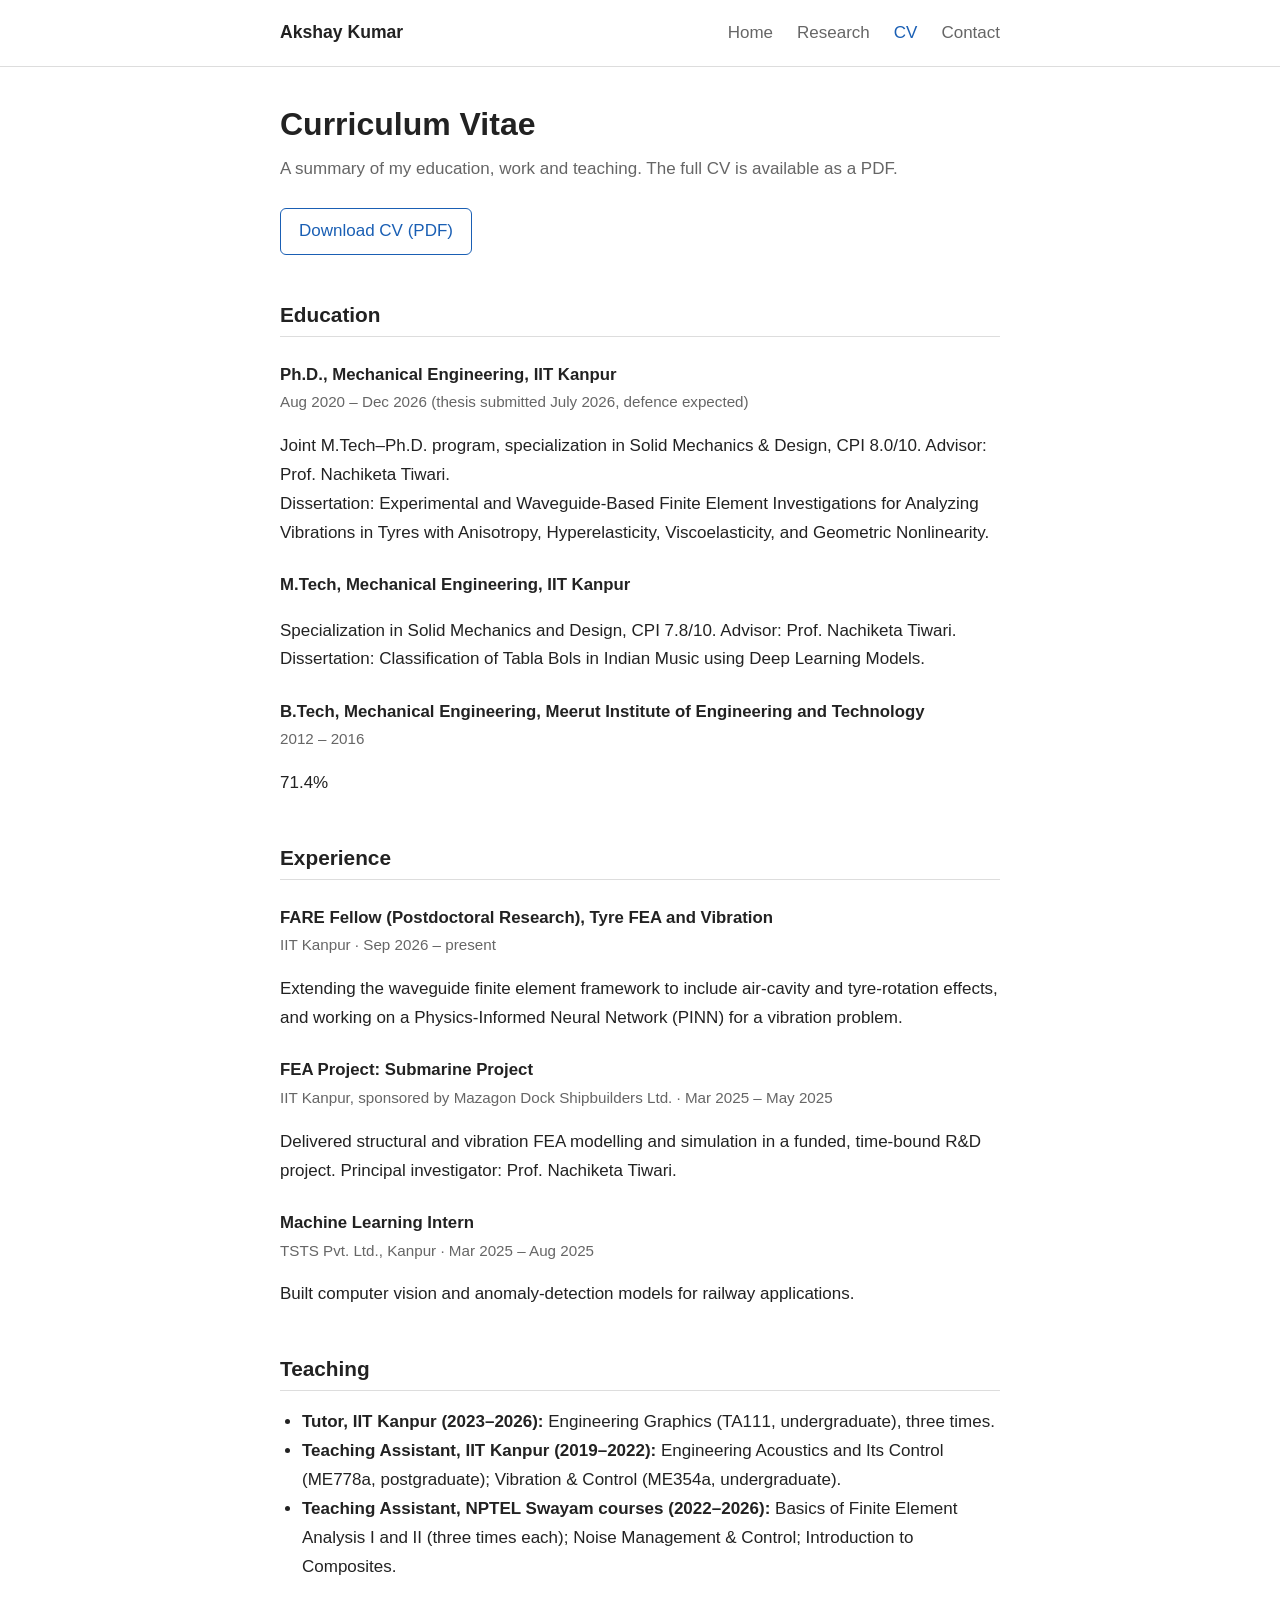
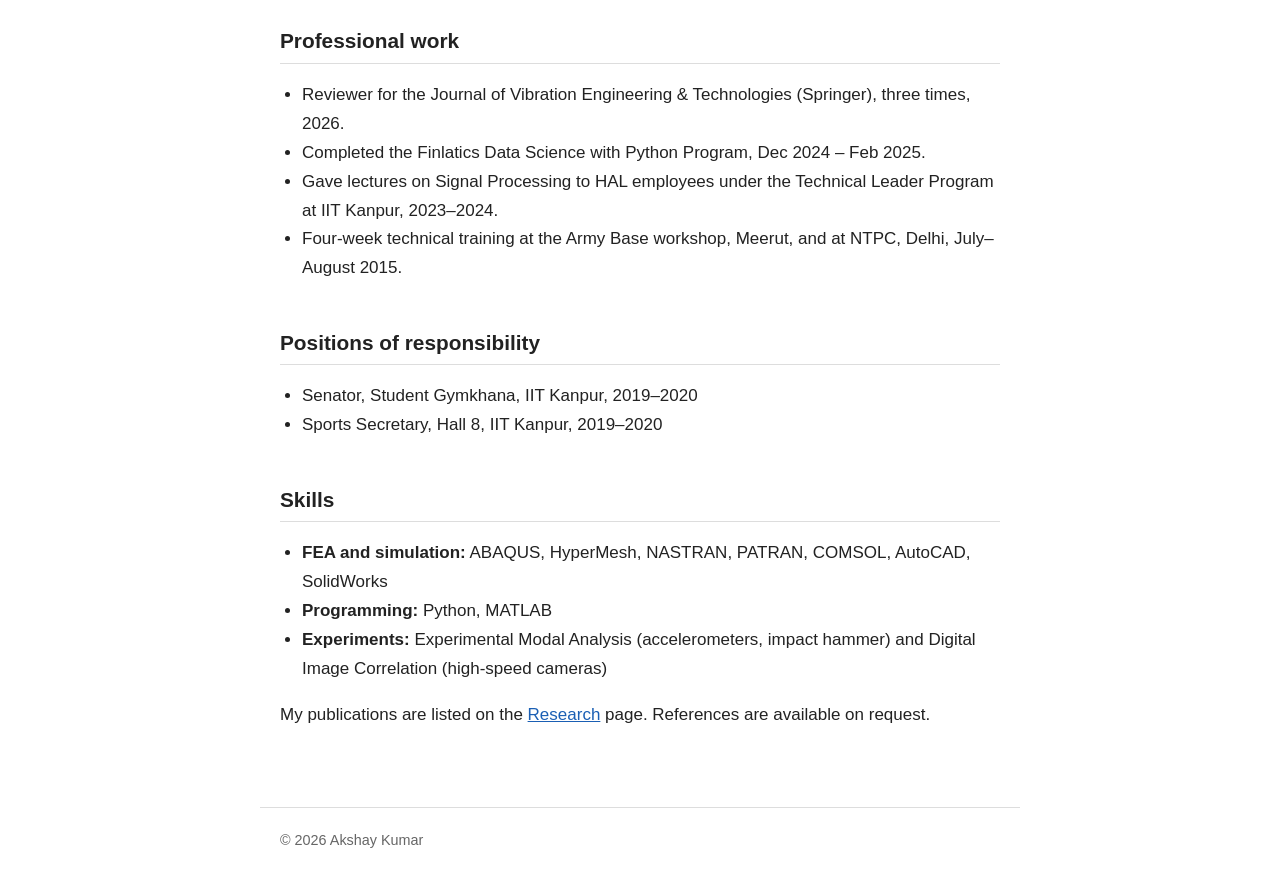
==== cv.html @ 5fe7e195 "Add files via upload" ====
<!DOCTYPE html>
<html lang="en">
<head>
  <meta charset="utf-8">
  <meta name="viewport" content="width=device-width, initial-scale=1">
  <title>CV | Akshay Kumar</title>
  <link rel="stylesheet" href="style.css">
</head>
<body>
  <header>
    <nav>
      <a class="site-name" href="index.html">Akshay Kumar</a>
      <a href="index.html">Home</a>
      <a href="research.html">Research</a>
      <a class="active" href="cv.html">CV</a>
      <a href="contact.html">Contact</a>
    </nav>
  </header>

  <main>
    <h1>Curriculum Vitae</h1>
    <p class="subtitle">A summary of my education, work and teaching. The full CV is available as a PDF.</p>

    <p><a class="button" href="cv.pdf">Download CV (PDF)</a></p>

    <h2>Education</h2>

    <h3>Ph.D., Mechanical Engineering, IIT Kanpur</h3>
    <p class="meta">Aug 2020 &ndash; Dec 2026 (thesis submitted July 2026, defence expected)</p>
    <p>
      Joint M.Tech&ndash;Ph.D. program, specialization in Solid Mechanics &amp; Design, CPI 8.0/10.
      Advisor: Prof. Nachiketa Tiwari.<br>
      Dissertation: Experimental and Waveguide-Based Finite Element Investigations for Analyzing Vibrations
      in Tyres with Anisotropy, Hyperelasticity, Viscoelasticity, and Geometric Nonlinearity.
    </p>

    <h3>M.Tech, Mechanical Engineering, IIT Kanpur</h3>
    <p>
      Specialization in Solid Mechanics and Design, CPI 7.8/10. Advisor: Prof. Nachiketa Tiwari.<br>
      Dissertation: Classification of Tabla Bols in Indian Music using Deep Learning Models.
    </p>

    <h3>B.Tech, Mechanical Engineering, Meerut Institute of Engineering and Technology</h3>
    <p class="meta">2012 &ndash; 2016</p>
    <p>71.4%</p>

    <h2>Experience</h2>

    <h3>FARE Fellow (Postdoctoral Research), Tyre FEA and Vibration</h3>
    <p class="meta">IIT Kanpur &middot; Sep 2026 &ndash; present</p>
    <p>Extending the waveguide finite element framework to include air-cavity and tyre-rotation effects, and working on a Physics-Informed Neural Network (PINN) for a vibration problem.</p>

    <h3>FEA Project: Submarine Project</h3>
    <p class="meta">IIT Kanpur, sponsored by Mazagon Dock Shipbuilders Ltd. &middot; Mar 2025 &ndash; May 2025</p>
    <p>Delivered structural and vibration FEA modelling and simulation in a funded, time-bound R&amp;D project. Principal investigator: Prof. Nachiketa Tiwari.</p>

    <h3>Machine Learning Intern</h3>
    <p class="meta">TSTS Pvt. Ltd., Kanpur &middot; Mar 2025 &ndash; Aug 2025</p>
    <p>Built computer vision and anomaly-detection models for railway applications.</p>

    <h2>Teaching</h2>
    <ul>
      <li><strong>Tutor, IIT Kanpur (2023&ndash;2026):</strong> Engineering Graphics (TA111, undergraduate), three times.</li>
      <li><strong>Teaching Assistant, IIT Kanpur (2019&ndash;2022):</strong> Engineering Acoustics and Its Control (ME778a, postgraduate); Vibration &amp; Control (ME354a, undergraduate).</li>
      <li><strong>Teaching Assistant, NPTEL Swayam courses (2022&ndash;2026):</strong> Basics of Finite Element Analysis I and II (three times each); Noise Management &amp; Control; Introduction to Composites.</li>
    </ul>

    <h2>Professional work</h2>
    <ul>
      <li>Reviewer for the Journal of Vibration Engineering &amp; Technologies (Springer), three times, 2026.</li>
      <li>Completed the Finlatics Data Science with Python Program, Dec 2024 &ndash; Feb 2025.</li>
      <li>Gave lectures on Signal Processing to HAL employees under the Technical Leader Program at IIT Kanpur, 2023&ndash;2024.</li>
      <li>Four-week technical training at the Army Base workshop, Meerut, and at NTPC, Delhi, July&ndash;August 2015.</li>
    </ul>

    <h2>Positions of responsibility</h2>
    <ul>
      <li>Senator, Student Gymkhana, IIT Kanpur, 2019&ndash;2020</li>
      <li>Sports Secretary, Hall 8, IIT Kanpur, 2019&ndash;2020</li>
    </ul>

    <h2>Skills</h2>
    <ul>
      <li><strong>FEA and simulation:</strong> ABAQUS, HyperMesh, NASTRAN, PATRAN, COMSOL, AutoCAD, SolidWorks</li>
      <li><strong>Programming:</strong> Python, MATLAB</li>
      <li><strong>Experiments:</strong> Experimental Modal Analysis (accelerometers, impact hammer) and Digital Image Correlation (high-speed cameras)</li>
    </ul>

    <p>My publications are listed on the <a href="research.html">Research</a> page. References are available on request.</p>
  </main>

  <footer>
    &copy; 2026 Akshay Kumar
  </footer>
</body>
</html>
---- style.css ----
/* Simple style for the personal page. Change the colours here. */
:root {
  --text: #222222;
  --muted: #666666;
  --accent: #1a5fb4;
  --line: #dddddd;
  --bg: #ffffff;
}

* { box-sizing: border-box; }

body {
  margin: 0;
  font-family: -apple-system, "Segoe UI", Roboto, Helvetica, Arial, sans-serif;
  color: var(--text);
  background: var(--bg);
  line-height: 1.7;
  font-size: 17px;
}

header {
  border-bottom: 1px solid var(--line);
}

nav {
  max-width: 760px;
  margin: 0 auto;
  padding: 18px 20px;
  display: flex;
  flex-wrap: wrap;
  gap: 8px 24px;
  align-items: baseline;
}

nav .site-name {
  font-weight: 700;
  font-size: 1.1rem;
  margin-right: auto;
  color: var(--text);
  text-decoration: none;
}

nav a {
  color: var(--muted);
  text-decoration: none;
}

nav a:hover,
nav a.active {
  color: var(--accent);
}

main {
  max-width: 760px;
  margin: 0 auto;
  padding: 30px 20px 60px;
}

h1 { font-size: 2rem; margin: 0 0 4px; }
h2 { font-size: 1.3rem; margin-top: 2em; border-bottom: 1px solid var(--line); padding-bottom: 4px; }

.subtitle { color: var(--muted); margin: 0 0 24px; }

h3 { font-size: 1.05rem; margin: 1.4em 0 0; }

.meta { color: var(--muted); margin: 0 0 4px; font-size: 0.95rem; }

a { color: var(--accent); }

ul { padding-left: 22px; }

.button {
  display: inline-block;
  padding: 8px 18px;
  border: 1px solid var(--accent);
  border-radius: 6px;
  text-decoration: none;
}

.button:hover {
  background: var(--accent);
  color: #ffffff;
}

footer {
  max-width: 760px;
  margin: 0 auto;
  padding: 20px;
  border-top: 1px solid var(--line);
  color: var(--muted);
  font-size: 0.9rem;
}
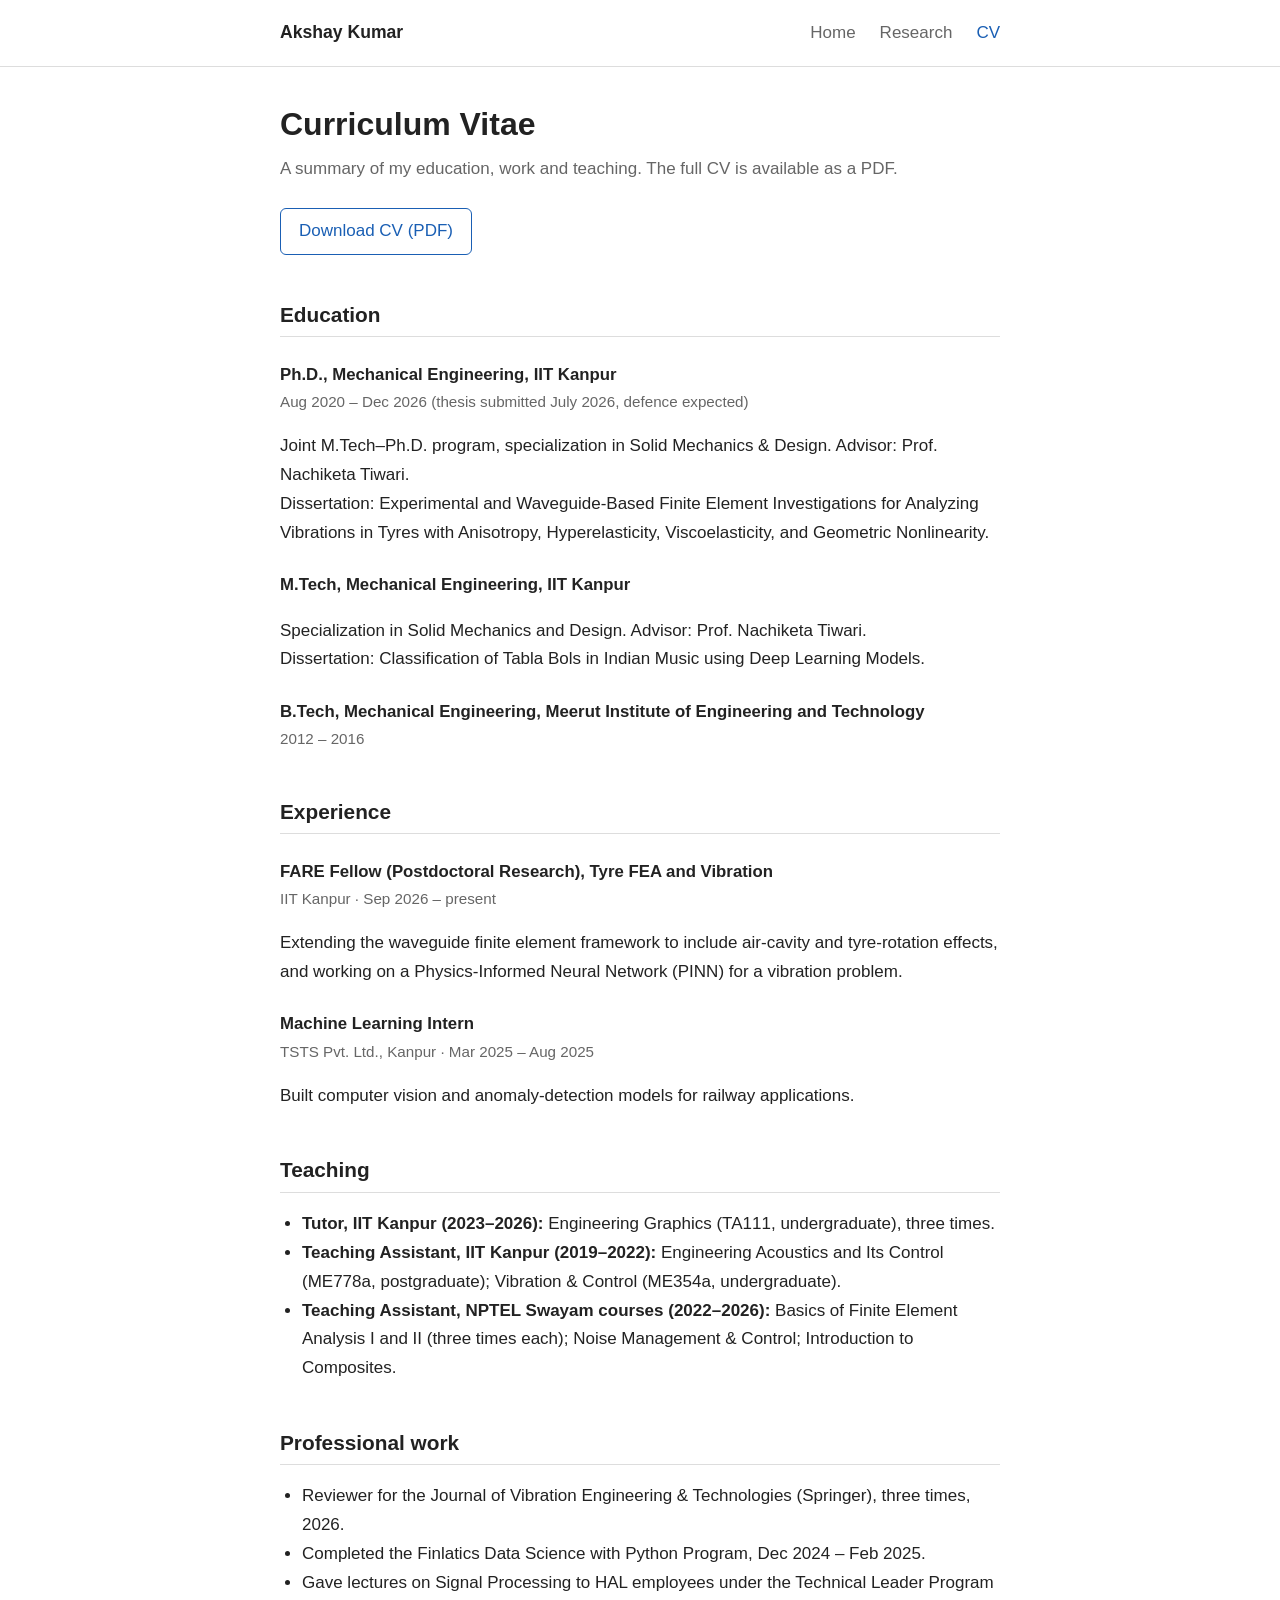
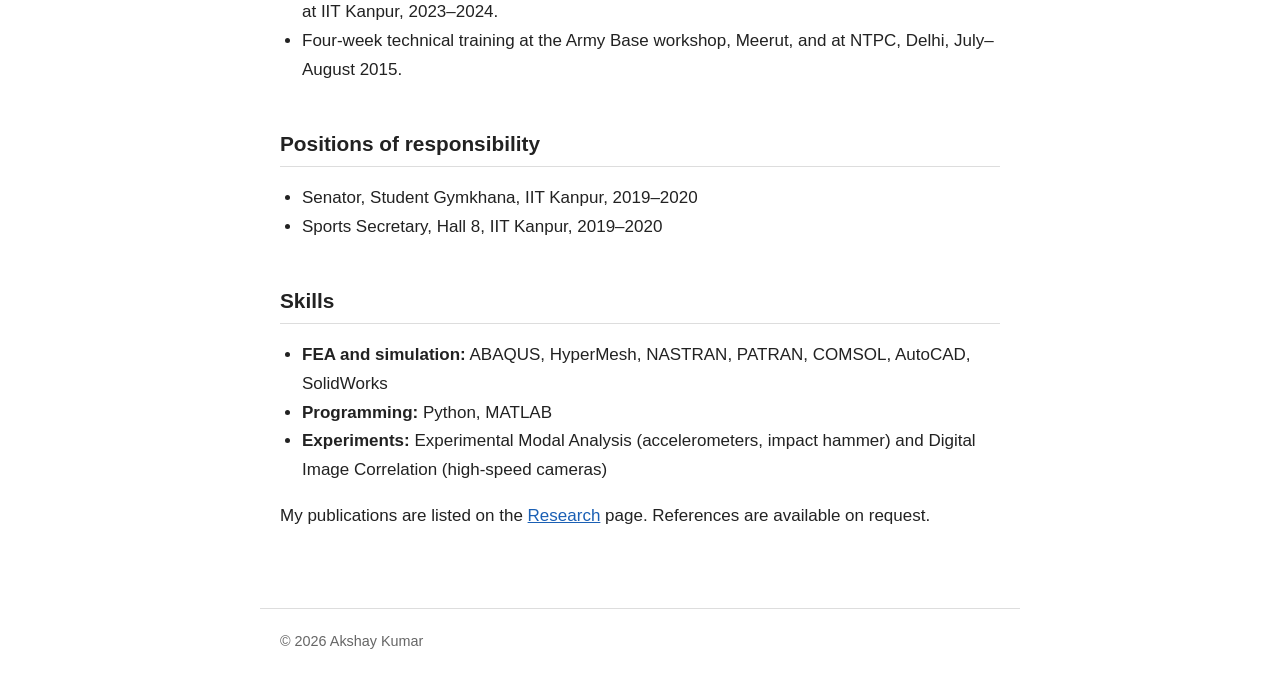
==== commit 4d8fc074: "Update CV page: remove grades and submarine project, remove Contact link" ====
--- a/cv.html
+++ b/cv.html
@@ -13,7 +13,6 @@
       <a href="index.html">Home</a>
       <a href="research.html">Research</a>
       <a class="active" href="cv.html">CV</a>
-      <a href="contact.html">Contact</a>
     </nav>
   </header>
 
@@ -28,7 +27,7 @@
     <h3>Ph.D., Mechanical Engineering, IIT Kanpur</h3>
     <p class="meta">Aug 2020 &ndash; Dec 2026 (thesis submitted July 2026, defence expected)</p>
     <p>
-      Joint M.Tech&ndash;Ph.D. program, specialization in Solid Mechanics &amp; Design, CPI 8.0/10.
+      Joint M.Tech&ndash;Ph.D. program, specialization in Solid Mechanics &amp; Design.
       Advisor: Prof. Nachiketa Tiwari.<br>
       Dissertation: Experimental and Waveguide-Based Finite Element Investigations for Analyzing Vibrations
       in Tyres with Anisotropy, Hyperelasticity, Viscoelasticity, and Geometric Nonlinearity.
@@ -36,23 +35,18 @@
 
     <h3>M.Tech, Mechanical Engineering, IIT Kanpur</h3>
     <p>
-      Specialization in Solid Mechanics and Design, CPI 7.8/10. Advisor: Prof. Nachiketa Tiwari.<br>
+      Specialization in Solid Mechanics and Design. Advisor: Prof. Nachiketa Tiwari.<br>
       Dissertation: Classification of Tabla Bols in Indian Music using Deep Learning Models.
     </p>
 
     <h3>B.Tech, Mechanical Engineering, Meerut Institute of Engineering and Technology</h3>
     <p class="meta">2012 &ndash; 2016</p>
-    <p>71.4%</p>
 
     <h2>Experience</h2>
 
     <h3>FARE Fellow (Postdoctoral Research), Tyre FEA and Vibration</h3>
     <p class="meta">IIT Kanpur &middot; Sep 2026 &ndash; present</p>
     <p>Extending the waveguide finite element framework to include air-cavity and tyre-rotation effects, and working on a Physics-Informed Neural Network (PINN) for a vibration problem.</p>
-
-    <h3>FEA Project: Submarine Project</h3>
-    <p class="meta">IIT Kanpur, sponsored by Mazagon Dock Shipbuilders Ltd. &middot; Mar 2025 &ndash; May 2025</p>
-    <p>Delivered structural and vibration FEA modelling and simulation in a funded, time-bound R&amp;D project. Principal investigator: Prof. Nachiketa Tiwari.</p>
 
     <h3>Machine Learning Intern</h3>
     <p class="meta">TSTS Pvt. Ltd., Kanpur &middot; Mar 2025 &ndash; Aug 2025</p>
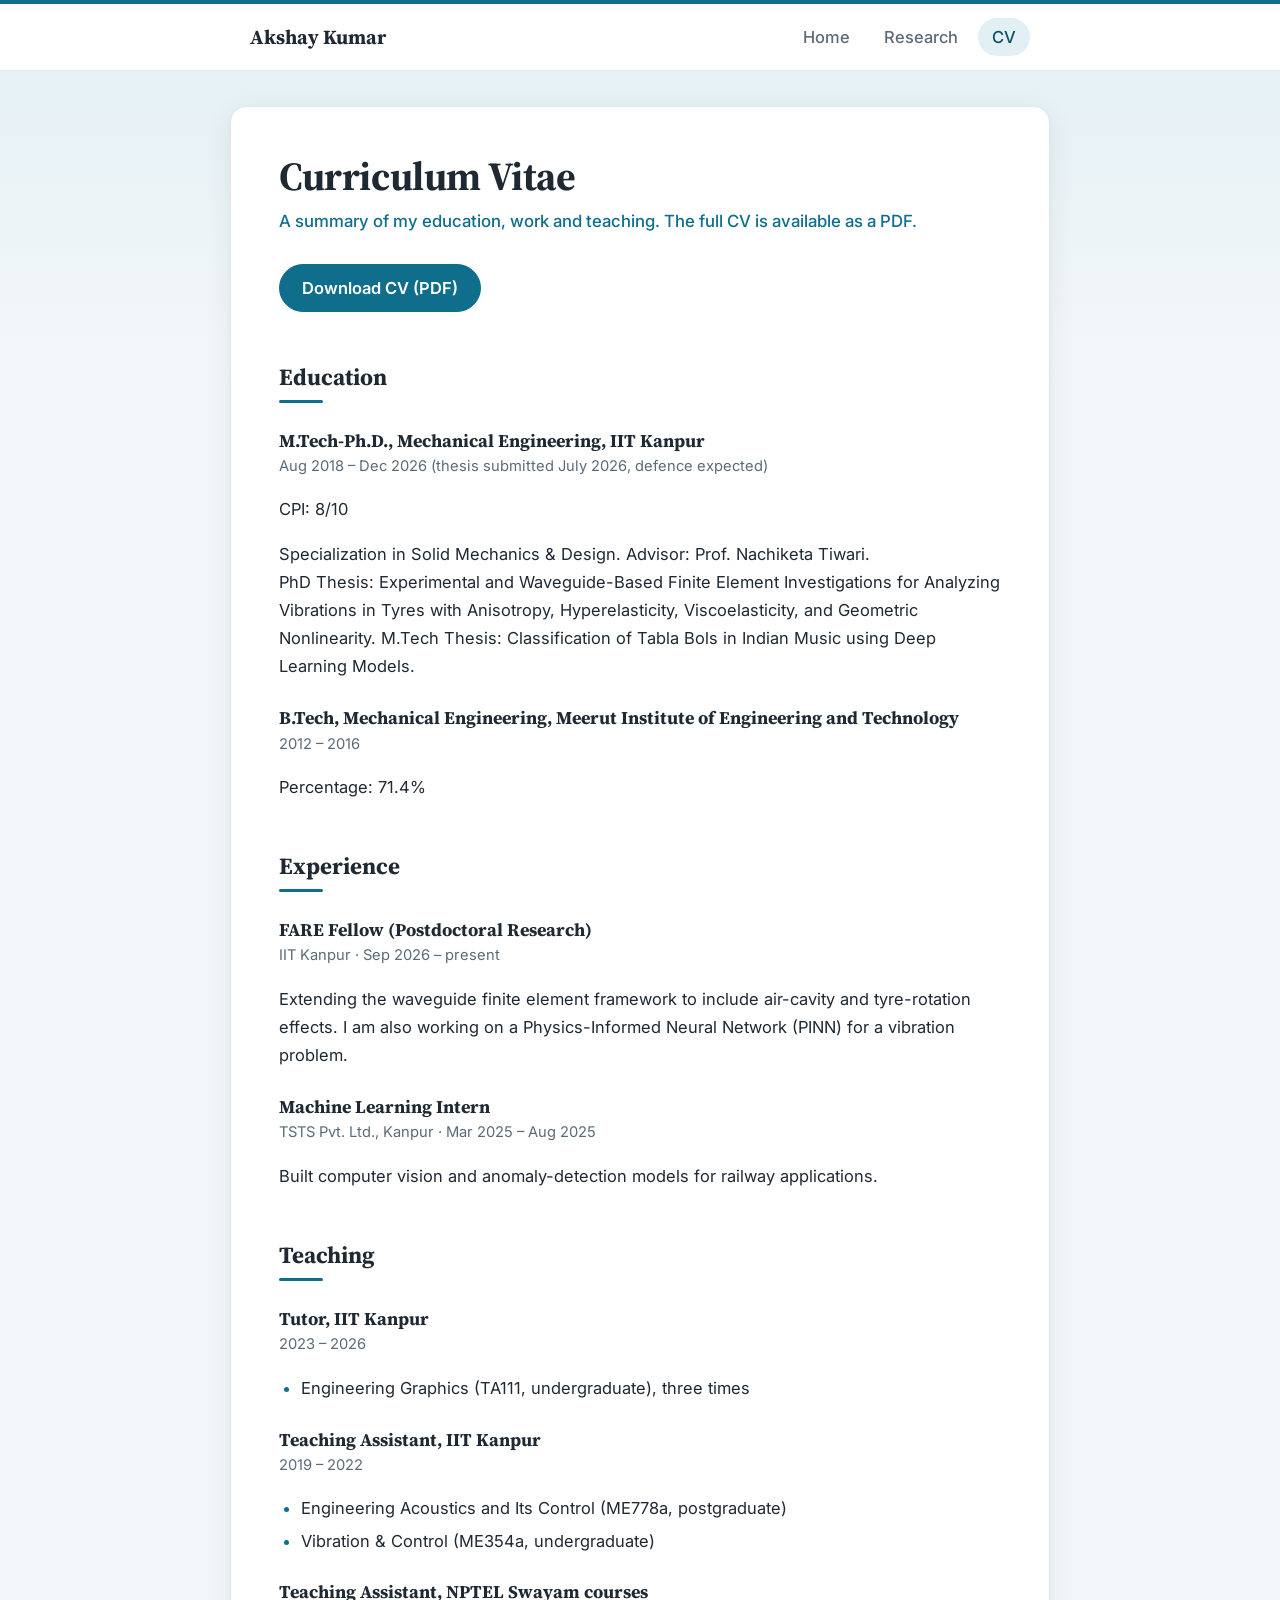
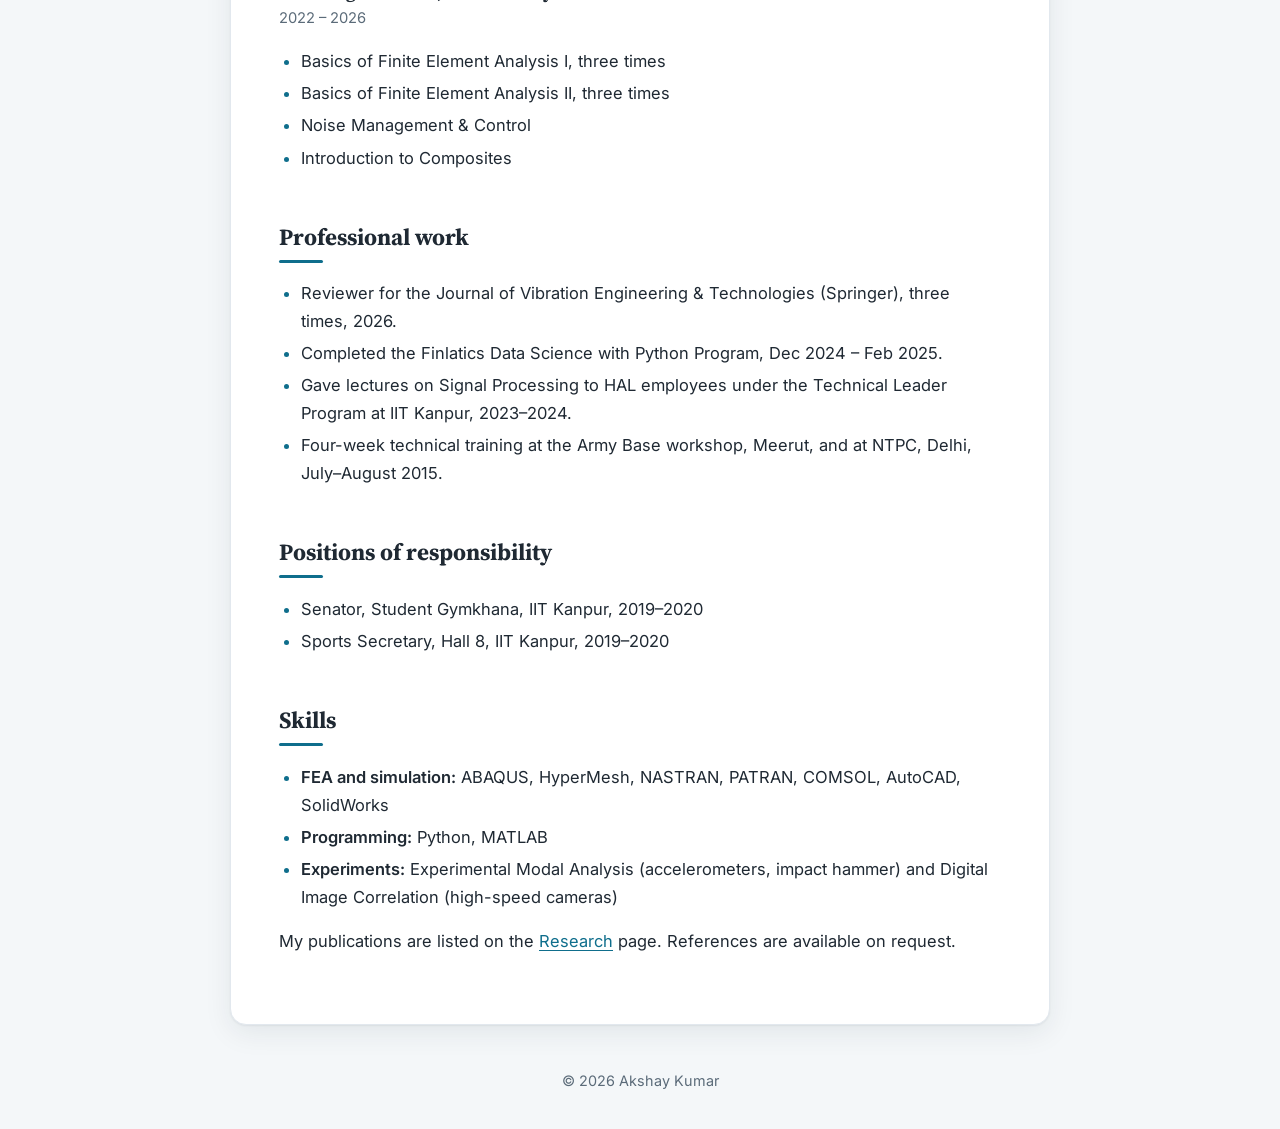
==== commit 21726bab: "List teaching courses under each role" ====
--- a/cv.html
+++ b/cv.html
@@ -24,39 +24,54 @@
 
     <h2>Education</h2>
 
-    <h3>Ph.D., Mechanical Engineering, IIT Kanpur</h3>
-    <p class="meta">Aug 2020 &ndash; Dec 2026 (thesis submitted July 2026, defence expected)</p>
+    <h3>M.Tech-Ph.D., Mechanical Engineering, IIT Kanpur</h3>
+    <p class="meta">Aug 2018 &ndash; Dec 2026 (thesis submitted July 2026, defence expected)</p>
+    <p> CPI: 8/10</p>
     <p>
-      Joint M.Tech&ndash;Ph.D. program, specialization in Solid Mechanics &amp; Design.
+      Specialization in Solid Mechanics &amp; Design.
       Advisor: Prof. Nachiketa Tiwari.<br>
-      Dissertation: Experimental and Waveguide-Based Finite Element Investigations for Analyzing Vibrations
+      PhD Thesis: Experimental and Waveguide-Based Finite Element Investigations for Analyzing Vibrations
       in Tyres with Anisotropy, Hyperelasticity, Viscoelasticity, and Geometric Nonlinearity.
-    </p>
 
-    <h3>M.Tech, Mechanical Engineering, IIT Kanpur</h3>
-    <p>
-      Specialization in Solid Mechanics and Design. Advisor: Prof. Nachiketa Tiwari.<br>
-      Dissertation: Classification of Tabla Bols in Indian Music using Deep Learning Models.
+      M.Tech Thesis: Classification of Tabla Bols in Indian Music using Deep Learning Models.
     </p>
 
     <h3>B.Tech, Mechanical Engineering, Meerut Institute of Engineering and Technology</h3>
     <p class="meta">2012 &ndash; 2016</p>
+    <p> Percentage: 71.4%</p>
 
     <h2>Experience</h2>
 
-    <h3>FARE Fellow (Postdoctoral Research), Tyre FEA and Vibration</h3>
+    <h3>FARE Fellow (Postdoctoral Research)</h3>
     <p class="meta">IIT Kanpur &middot; Sep 2026 &ndash; present</p>
-    <p>Extending the waveguide finite element framework to include air-cavity and tyre-rotation effects, and working on a Physics-Informed Neural Network (PINN) for a vibration problem.</p>
+    <p>Extending the waveguide finite element framework to include air-cavity and tyre-rotation effects. I am also working on a Physics-Informed Neural Network (PINN) for a vibration problem.</p>
 
     <h3>Machine Learning Intern</h3>
     <p class="meta">TSTS Pvt. Ltd., Kanpur &middot; Mar 2025 &ndash; Aug 2025</p>
     <p>Built computer vision and anomaly-detection models for railway applications.</p>
 
     <h2>Teaching</h2>
+
+    <h3>Tutor, IIT Kanpur</h3>
+    <p class="meta">2023 &ndash; 2026</p>
     <ul>
-      <li><strong>Tutor, IIT Kanpur (2023&ndash;2026):</strong> Engineering Graphics (TA111, undergraduate), three times.</li>
-      <li><strong>Teaching Assistant, IIT Kanpur (2019&ndash;2022):</strong> Engineering Acoustics and Its Control (ME778a, postgraduate); Vibration &amp; Control (ME354a, undergraduate).</li>
-      <li><strong>Teaching Assistant, NPTEL Swayam courses (2022&ndash;2026):</strong> Basics of Finite Element Analysis I and II (three times each); Noise Management &amp; Control; Introduction to Composites.</li>
+      <li>Engineering Graphics (TA111, undergraduate), three times</li>
+    </ul>
+
+    <h3>Teaching Assistant, IIT Kanpur</h3>
+    <p class="meta">2019 &ndash; 2022</p>
+    <ul>
+      <li>Engineering Acoustics and Its Control (ME778a, postgraduate)</li>
+      <li>Vibration &amp; Control (ME354a, undergraduate)</li>
+    </ul>
+
+    <h3>Teaching Assistant, NPTEL Swayam courses</h3>
+    <p class="meta">2022 &ndash; 2026</p>
+    <ul>
+      <li>Basics of Finite Element Analysis I, three times</li>
+      <li>Basics of Finite Element Analysis II, three times</li>
+      <li>Noise Management &amp; Control</li>
+      <li>Introduction to Composites</li>
     </ul>
 
     <h2>Professional work</h2>
--- a/style.css
+++ b/style.css
@@ -1,92 +1,268 @@
-/* Simple style for the personal page. Change the colours here. */
+/* Simple theme for the personal page. Change the colours here. */
+@import url("https://fonts.googleapis.com/css2?family=Inter:wght@400;500;600;700&family=Source+Serif+4:opsz,wght@8..60,600;8..60,700&display=swap");
+
 :root {
-  --text: #222222;
-  --muted: #666666;
-  --accent: #1a5fb4;
-  --line: #dddddd;
-  --bg: #ffffff;
+  --text: #1f2933;
+  --muted: #5b6b79;
+  --accent: #0f6e8c;
+  --accent-dark: #0b4f66;
+  --accent-soft: #e2f0f5;
+  --line: #e2e8ee;
+  --bg: #f4f7f9;
+  --surface: #ffffff;
+  --shadow: 0 1px 2px rgba(16, 42, 56, 0.06), 0 8px 28px rgba(16, 42, 56, 0.08);
+
+  --font-body: "Inter", -apple-system, "Segoe UI", Roboto, Helvetica, Arial, sans-serif;
+  --font-head: "Source Serif 4", Georgia, "Times New Roman", serif;
+}
+
+/* Dark colours, used automatically when the visitor's device is in dark mode */
+@media (prefers-color-scheme: dark) {
+  :root {
+    --text: #e6edf3;
+    --muted: #9aa8b5;
+    --accent: #4fb3d1;
+    --accent-dark: #86cfe4;
+    --accent-soft: #15303a;
+    --line: #26343f;
+    --bg: #0e161d;
+    --surface: #15202a;
+    --shadow: 0 1px 2px rgba(0, 0, 0, 0.3), 0 8px 28px rgba(0, 0, 0, 0.35);
+  }
 }
 
 * { box-sizing: border-box; }
 
 body {
   margin: 0;
-  font-family: -apple-system, "Segoe UI", Roboto, Helvetica, Arial, sans-serif;
+  font-family: var(--font-body);
   color: var(--text);
-  background: var(--bg);
+  background: var(--bg) linear-gradient(180deg, var(--accent-soft) 0, var(--bg) 380px) no-repeat;
   line-height: 1.7;
-  font-size: 17px;
-}
+  font-size: 16.5px;
+}
+
+/* ---------- Header and menu ---------- */
 
 header {
-  border-bottom: 1px solid var(--line);
+  position: sticky;
+  top: 0;
+  z-index: 10;
+  background: var(--surface);
+  border-top: 4px solid var(--accent);
+  box-shadow: 0 1px 0 var(--line);
 }
 
 nav {
-  max-width: 760px;
+  max-width: 820px;
   margin: 0 auto;
-  padding: 18px 20px;
+  padding: 14px 20px;
   display: flex;
   flex-wrap: wrap;
-  gap: 8px 24px;
-  align-items: baseline;
+  gap: 6px;
+  align-items: center;
 }
 
 nav .site-name {
+  font-family: var(--font-head);
   font-weight: 700;
-  font-size: 1.1rem;
+  font-size: 1.25rem;
   margin-right: auto;
+  padding: 0;
   color: var(--text);
+}
+
+nav a {
+  color: var(--muted);
   text-decoration: none;
-}
-
-nav a {
-  color: var(--muted);
-  text-decoration: none;
-}
-
-nav a:hover,
+  font-weight: 500;
+  padding: 5px 14px;
+  border-radius: 999px;
+  transition: background 0.15s, color 0.15s;
+}
+
+nav a:hover {
+  color: var(--accent-dark);
+  background: var(--accent-soft);
+}
+
 nav a.active {
+  color: var(--accent-dark);
+  background: var(--accent-soft);
+}
+
+nav .site-name:hover {
+  background: none;
   color: var(--accent);
 }
 
+/* ---------- Page content ---------- */
+
 main {
-  max-width: 760px;
-  margin: 0 auto;
-  padding: 30px 20px 60px;
-}
-
-h1 { font-size: 2rem; margin: 0 0 4px; }
-h2 { font-size: 1.3rem; margin-top: 2em; border-bottom: 1px solid var(--line); padding-bottom: 4px; }
-
-.subtitle { color: var(--muted); margin: 0 0 24px; }
-
-h3 { font-size: 1.05rem; margin: 1.4em 0 0; }
-
-.meta { color: var(--muted); margin: 0 0 4px; font-size: 0.95rem; }
-
-a { color: var(--accent); }
+  max-width: 820px;
+  margin: 36px auto;
+  padding: 44px 48px 52px;
+  background: var(--surface);
+  border: 1px solid var(--line);
+  border-radius: 16px;
+  box-shadow: var(--shadow);
+}
+
+h1, h2, h3 {
+  font-family: var(--font-head);
+  line-height: 1.25;
+}
+
+h1 {
+  font-size: 2.5rem;
+  margin: 0 0 6px;
+  letter-spacing: -0.01em;
+}
+
+.subtitle {
+  color: var(--accent);
+  font-weight: 500;
+  font-size: 1.05rem;
+  margin: 0 0 28px;
+}
+
+h2 {
+  font-size: 1.45rem;
+  margin: 2.2em 0 0.7em;
+}
+
+h2::after {
+  content: "";
+  display: block;
+  width: 44px;
+  height: 3px;
+  margin-top: 8px;
+  border-radius: 3px;
+  background: var(--accent);
+}
+
+h3 {
+  font-size: 1.12rem;
+  margin: 1.5em 0 2px;
+}
+
+.meta {
+  color: var(--muted);
+  margin: 0 0 4px;
+  font-size: 0.92rem;
+}
+
+a {
+  color: var(--accent);
+  text-decoration-thickness: 1px;
+  text-underline-offset: 3px;
+}
+
+a:hover { color: var(--accent-dark); }
 
 ul { padding-left: 22px; }
+li { margin-bottom: 4px; }
+li::marker { color: var(--accent); }
+
+strong { font-weight: 600; }
+
+/* ---------- Buttons ---------- */
 
 .button {
   display: inline-block;
-  padding: 8px 18px;
+  padding: 9px 22px;
   border: 1px solid var(--accent);
-  border-radius: 6px;
-  text-decoration: none;
-}
-
-.button:hover {
+  border-radius: 999px;
   background: var(--accent);
   color: #ffffff;
-}
+  font-weight: 600;
+  text-decoration: none;
+  transition: background 0.15s, border-color 0.15s, transform 0.15s, box-shadow 0.15s;
+}
+
+.button:hover {
+  background: var(--accent-dark);
+  border-color: var(--accent-dark);
+  color: #ffffff;
+  transform: translateY(-1px);
+  box-shadow: 0 6px 16px rgba(15, 110, 140, 0.25);
+}
+
+@media (prefers-color-scheme: dark) {
+  .button, .button:hover { color: #0e161d; }
+}
+
+.profile-links {
+  display: flex;
+  flex-wrap: wrap;
+  gap: 12px;
+  margin-top: 24px;
+}
+
+/* ---------- Contact block on the home page ---------- */
+
+.contact-grid {
+  display: grid;
+  grid-template-columns: repeat(auto-fit, minmax(240px, 1fr));
+  gap: 20px 32px;
+}
+
+.contact-grid p { margin: 0; }
+
+.contact-grid .contact-label {
+  color: var(--muted);
+  font-size: 0.8rem;
+  font-weight: 600;
+  letter-spacing: 0.08em;
+  text-transform: uppercase;
+  margin-bottom: 4px;
+}
+
+/* ---------- Photo on the home page ---------- */
+
+.profile-photo {
+  float: right;
+  width: 180px;
+  height: 180px;
+  object-fit: cover;
+  object-position: center top;
+  margin: 0 0 16px 28px;
+  border-radius: 50%;
+  border: 4px solid var(--surface);
+  box-shadow: 0 0 0 2px var(--accent), var(--shadow);
+}
+
+/* ---------- Footer ---------- */
 
 footer {
-  max-width: 760px;
+  max-width: 820px;
   margin: 0 auto;
-  padding: 20px;
-  border-top: 1px solid var(--line);
+  padding: 8px 20px 36px;
+  text-align: center;
   color: var(--muted);
   font-size: 0.9rem;
 }
+
+/* ---------- Phones ---------- */
+
+@media (max-width: 600px) {
+  nav { padding: 12px 16px; gap: 4px; }
+  nav .site-name { flex-basis: 100%; margin-bottom: 4px; }
+  nav a { padding: 4px 12px; }
+
+  main {
+    margin: 16px;
+    padding: 28px 20px 36px;
+    border-radius: 12px;
+  }
+
+  h1 { font-size: 2rem; }
+
+  .profile-photo {
+    float: none;
+    display: block;
+    width: 160px;
+    height: 160px;
+    margin: 0 auto 24px;
+  }
+}
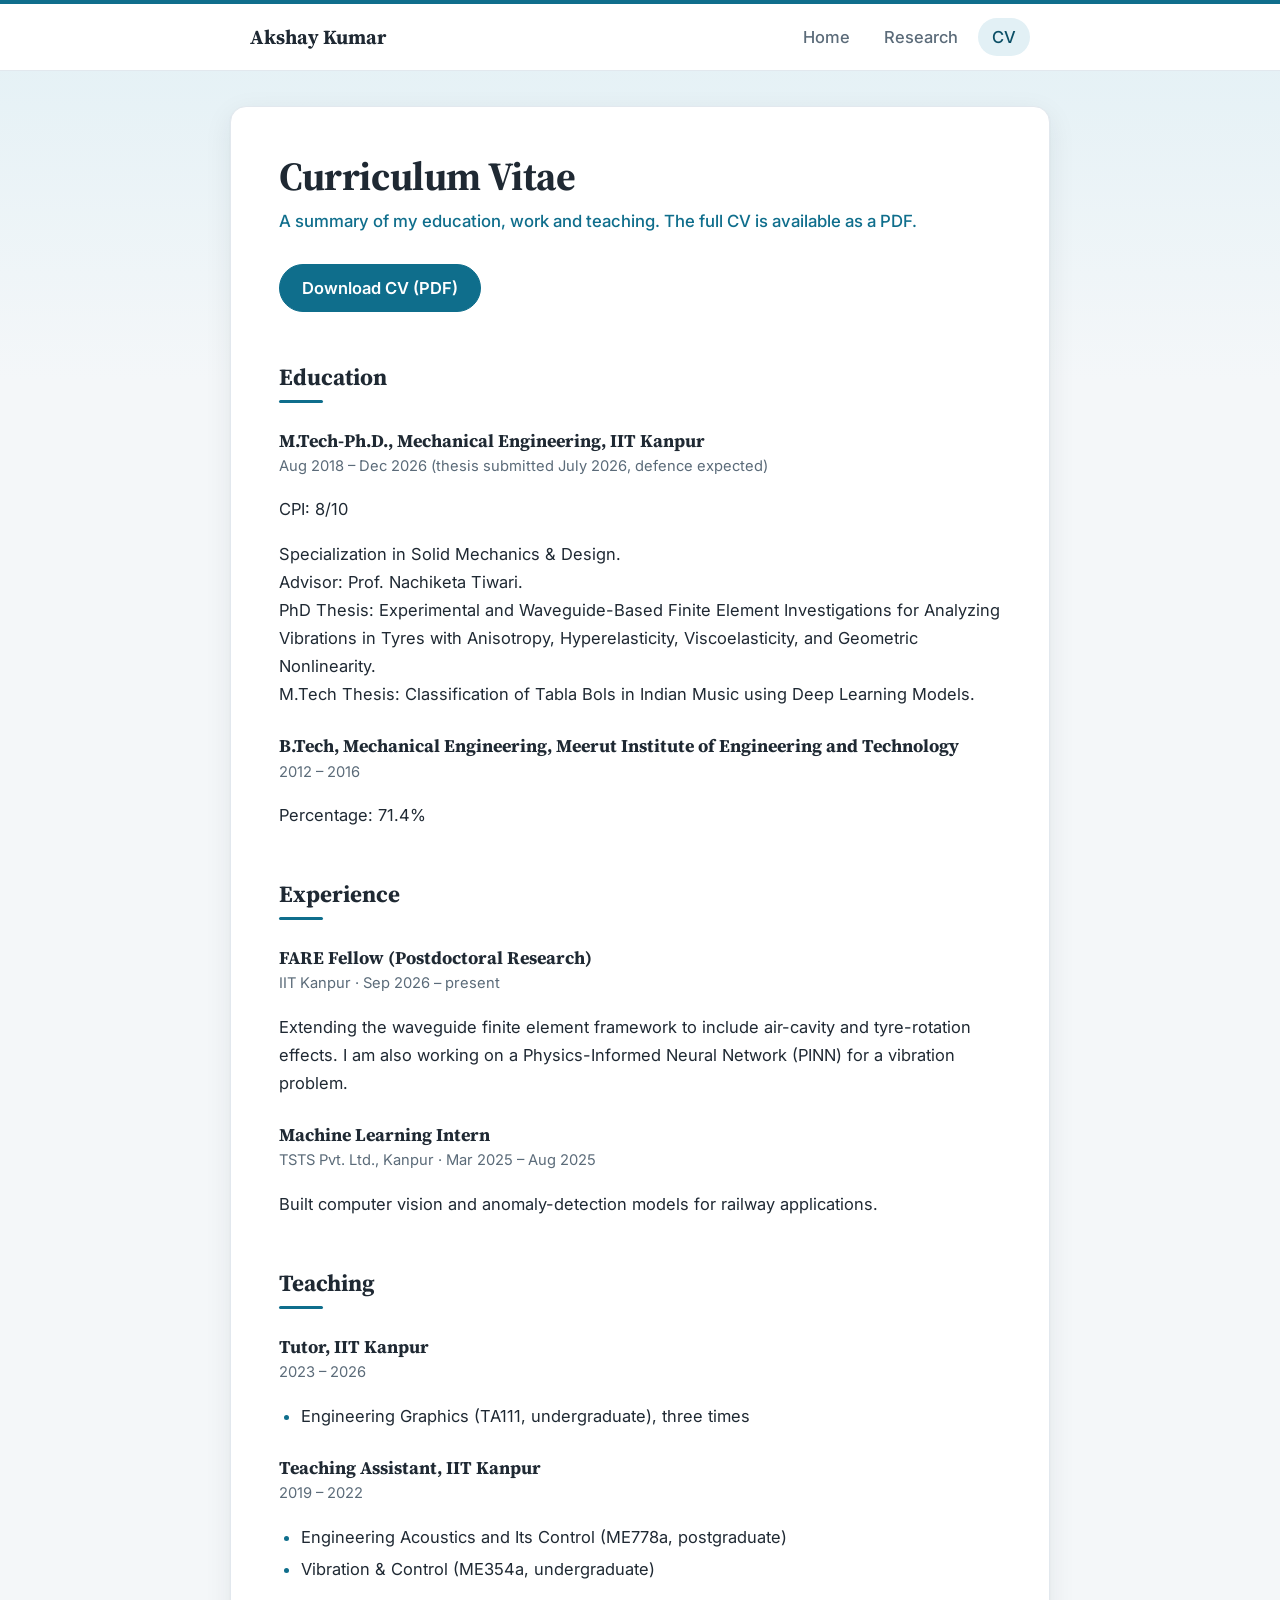
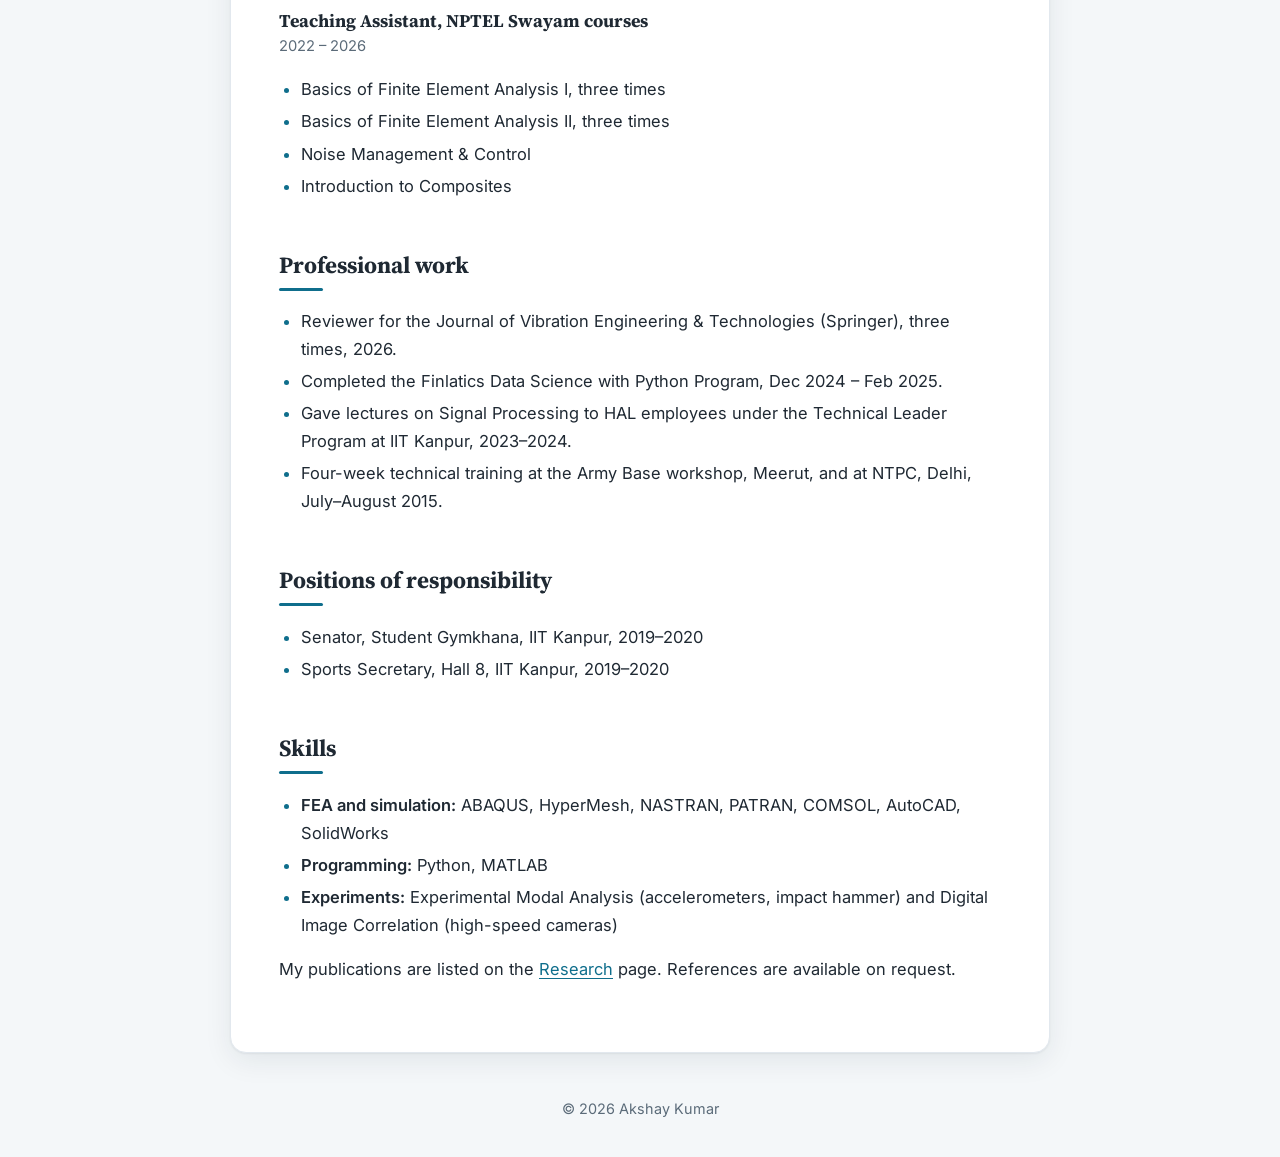
==== commit 786789c7: "Put education details on separate lines" ====
--- a/cv.html
+++ b/cv.html
@@ -28,11 +28,10 @@
     <p class="meta">Aug 2018 &ndash; Dec 2026 (thesis submitted July 2026, defence expected)</p>
     <p> CPI: 8/10</p>
     <p>
-      Specialization in Solid Mechanics &amp; Design.
+      Specialization in Solid Mechanics &amp; Design.<br>
       Advisor: Prof. Nachiketa Tiwari.<br>
       PhD Thesis: Experimental and Waveguide-Based Finite Element Investigations for Analyzing Vibrations
-      in Tyres with Anisotropy, Hyperelasticity, Viscoelasticity, and Geometric Nonlinearity.
-
+      in Tyres with Anisotropy, Hyperelasticity, Viscoelasticity, and Geometric Nonlinearity.<br>
       M.Tech Thesis: Classification of Tabla Bols in Indian Music using Deep Learning Models.
     </p>
 
